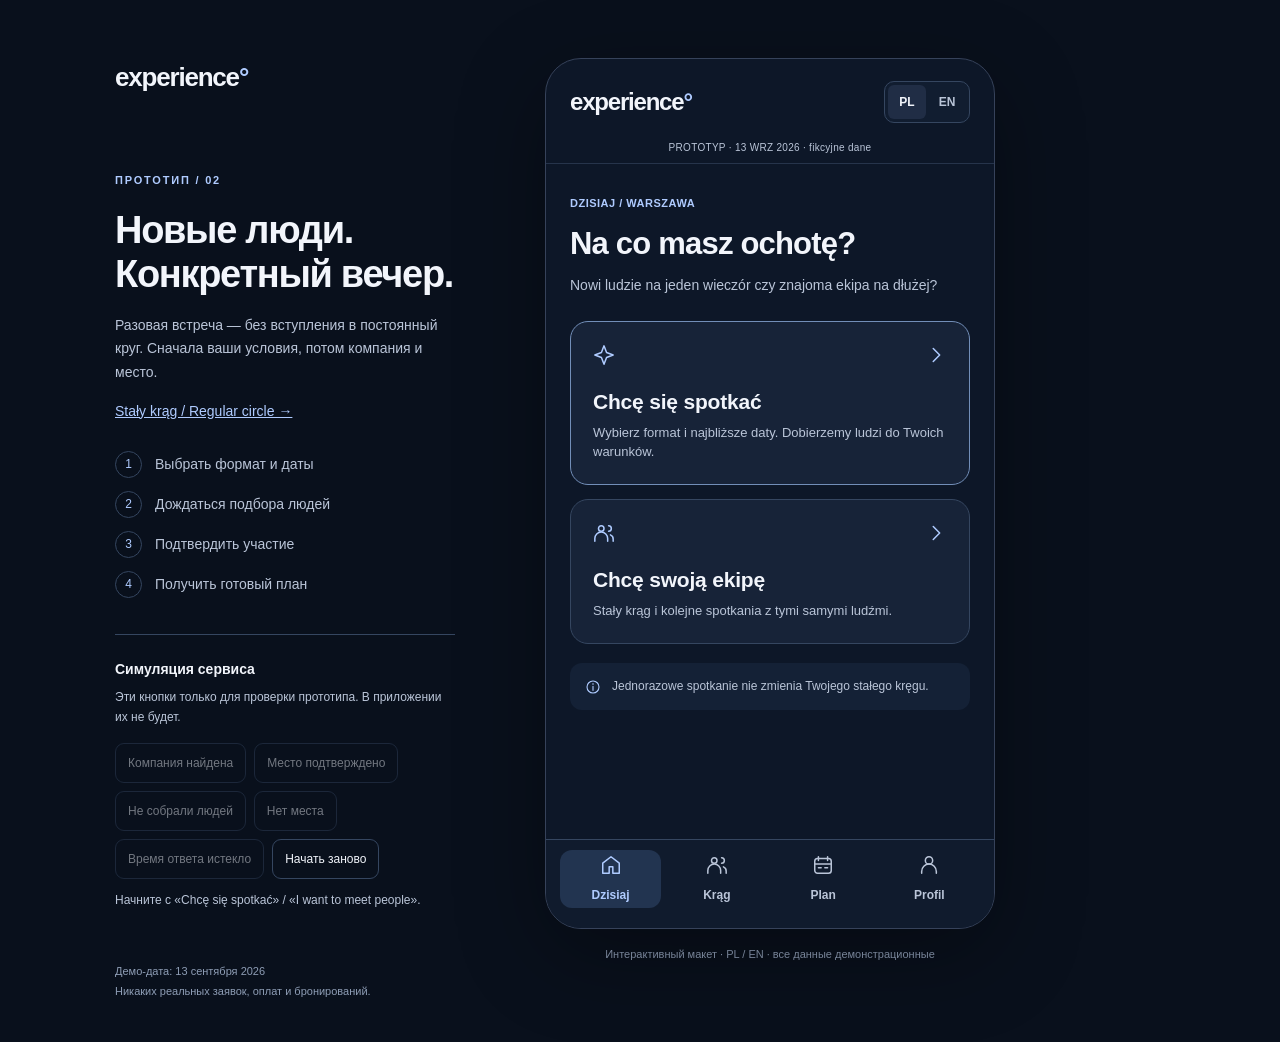
==== one-off/index.html @ a9e8a346 "feat: publish one-off meeting prototype Add the PL/EN short-notice meeting flow as the default entry" ====
<!doctype html>
<html lang="pl"><head><meta charset="utf-8"><meta name="viewport" content="width=device-width,initial-scale=1"><meta name="theme-color" content="#0d1728"><title>Experience — one-off prototype</title><link rel="stylesheet" href="style.css"></head><body><div class="workspace"><aside class="studio" aria-label="Управление прототипом"><a class="wordmark" href="?lang=pl">experience<span>°</span></a><div class="studio-intro"><span class="eyebrow">ПРОТОТИП / 02</span><h1>Новые люди.<br>Конкретный вечер.</h1><p>Разовая встреча — без вступления в постоянный круг. Сначала ваши условия, потом компания и место.</p></div><p class="related-prototype"><a href="../living-constellation-v1/screens/">Stały krąg / Regular circle →</a></p><ol class="flow-legend"><li>Выбрать формат и даты</li><li>Дождаться подбора людей</li><li>Подтвердить участие</li><li>Получить готовый план</li></ol><section class="sim-panel"><h2>Симуляция сервиса</h2><p>Эти кнопки только для проверки прототипа. В приложении их не будет.</p><div id="sim-controls"></div><div id="sim-note" class="sim-note" aria-live="polite"></div></section><div class="studio-foot">Демо-дата: 13 сентября 2026<br>Никаких реальных заявок, оплат и бронирований.</div></aside><div class="device-wrap"><div class="device" id="device"><header class="app-header"><button class="brand-button" data-action="home" aria-label="Experience home">experience<span>°</span></button><div class="language" aria-label="Language"><button data-lang="pl" lang="pl">PL</button><button data-lang="en" lang="en">EN</button></div></header><div class="demo-strip" id="demo-strip"></div><main id="app" tabindex="-1"></main><nav id="nav" class="bottom-nav" aria-label="Main navigation"></nav></div><p class="preview-caption">Интерактивный макет · PL / EN · все данные демонстрационные</p></div></div><dialog id="dialog"><div id="dialog-content"></div></dialog><script src="app.js"></script></body></html>
---- one-off/style.css ----
:root{color-scheme:dark;--bg:#0d1728;--surface:#172338;--raised:#202d45;--line:#354660;--text:#f2f5fb;--muted:#bac5d8;--accent:#afcbff;--accent-bg:#263b5f;--warm:#d6b99b;--success:#b7d2ca;--error:#ffb4ab;font-family:-apple-system,BlinkMacSystemFont,"Segoe UI",sans-serif;font-synthesis:none}
*{box-sizing:border-box}body{margin:0;background:#09101c;color:var(--text);font-size:16px;line-height:1.5}button,input,select{font:inherit}button,a,select,input{touch-action:manipulation}button{cursor:pointer;color:inherit;transition:background .16s,border-color .16s,transform .16s}button:disabled{cursor:not-allowed;opacity:.45}a{color:var(--accent)}button:focus-visible,a:focus-visible,input:focus-visible,select:focus-visible{outline:3px solid var(--accent);outline-offset:4px}button:active:not(:disabled){transform:translateY(1px)}.workspace{max-width:1150px;margin:auto;display:grid;grid-template-columns:340px 1fr;gap:90px;padding:58px 50px 40px;align-items:start}.studio{position:sticky;top:40px}.wordmark,.brand-button{font-weight:700;font-size:26px;letter-spacing:-1.2px;text-decoration:none;color:var(--text)}.wordmark span,.brand-button span{color:var(--accent)}.studio-intro{margin-top:70px}.eyebrow{font-size:11px;font-weight:700;letter-spacing:1.8px;color:var(--accent)}.studio h1{font-size:38px;line-height:1.15;letter-spacing:-1.3px;font-weight:550;margin:18px 0}.studio p{font-size:14px;color:var(--muted);line-height:1.65}.flow-legend{list-style:none;counter-reset:steps;margin:28px 0;padding:0;display:grid;gap:13px;color:var(--muted);font-size:14px}.flow-legend li{counter-increment:steps;display:flex;align-items:center;gap:13px}.flow-legend li:before{content:counter(steps);display:grid;place-items:center;border:1px solid var(--line);border-radius:50%;width:25px;height:25px;color:var(--accent);font-size:12px}.sim-panel{border-top:1px solid var(--line);padding-top:24px;margin-top:36px}.sim-panel h2{font-size:14px;font-weight:600;margin:0}.sim-panel p{font-size:12px;margin:8px 0 16px}#sim-controls{display:flex;gap:8px;flex-wrap:wrap}#sim-controls button{border:1px solid var(--line);background:transparent;border-radius:9px;padding:9px 12px;font-size:12px;min-height:40px}#sim-controls button:hover:not(:disabled){border-color:var(--accent)}.sim-note{font-size:12px;color:var(--muted);margin-top:12px;min-height:36px}.studio-foot{margin-top:35px;font-size:11px;line-height:1.8;color:#8e9db5}.device-wrap{width:100%;max-width:450px}.device{border:1px solid #36425a;border-radius:36px;background:var(--bg);overflow:hidden;box-shadow:0 25px 90px #0005;position:relative}.app-header{height:77px;display:flex;align-items:center;justify-content:space-between;padding:16px 24px 8px}.brand-button{border:0;background:transparent;padding:4px 0;min-height:44px;font-size:24px}.language{display:flex;gap:2px;background:#111d30;border:1px solid var(--line);border-radius:10px;padding:3px}.language button{border:0;border-radius:6px;background:transparent;color:var(--muted);font-size:12px;font-weight:650;padding:8px;min-width:38px;min-height:34px}.language button.active{color:var(--text);background:var(--raised)}.demo-strip{font-size:10px;letter-spacing:.3px;color:var(--muted);text-align:center;padding:4px 12px 8px;border-bottom:1px solid #26344b}#app{padding:26px 24px 32px;min-height:675px;outline:none;animation:appear .22s ease-out}#app h1{font-size:31px;line-height:1.17;letter-spacing:-.8px;font-weight:570;margin:12px 0}#app h2{font-size:19px;line-height:1.3;font-weight:600;letter-spacing:-.2px;margin:0 0 8px}#app h3{font-size:15px;margin:0 0 5px;font-weight:650}p{margin:0 0 16px}.muted,.intro{color:var(--muted)}.intro{font-size:14px;line-height:1.6;margin-bottom:24px}.micro{font-size:12px;color:var(--muted);line-height:1.55}.tag{font-size:11px;letter-spacing:.5px;color:var(--accent);font-weight:650;text-transform:uppercase}.row{display:flex;align-items:center;gap:12px}.between{justify-content:space-between}.section{margin-top:27px}.section-title{display:flex;align-items:baseline;justify-content:space-between;gap:10px;margin-bottom:12px}.section-title h2{font-size:15px!important;margin:0!important}.section-title span{font-size:11px;color:var(--muted)}.primary,.secondary,.text-button{width:100%;border-radius:13px;padding:14px 16px;font-size:15px;font-weight:650;min-height:50px}.primary{border:1px solid var(--accent);background:var(--accent);color:#10213d}.primary:hover:not(:disabled){background:#c2d7ff}.secondary{border:1px solid var(--line);background:transparent}.secondary:hover:not(:disabled){background:var(--raised)}.text-button{background:none;border:0;color:var(--muted);font-size:13px}.actions{display:grid;gap:9px;margin-top:26px}.back{background:none;border:0;color:var(--muted);padding:0;display:flex;align-items:center;gap:7px;min-height:40px;font-size:12px;margin:-10px 0 12px}.step-dots{display:flex;gap:5px}.step-dots i{height:3px;width:22px;border-radius:3px;background:var(--line)}.step-dots i.on{background:var(--accent)}.choices{display:grid;grid-template-columns:repeat(3,1fr);gap:9px}.choice{display:flex;flex-direction:column;align-items:flex-start;gap:15px;text-align:left;border:1px solid var(--line);border-radius:15px;background:var(--surface);padding:16px 12px;min-height:112px;font-size:13px;position:relative}.choice svg{color:var(--muted)}.choice[aria-pressed=true]{border-color:var(--accent);background:var(--accent-bg);box-shadow:inset 0 0 0 1px var(--accent)}.choice[aria-pressed=true] svg{color:var(--accent)}.choice .tick{position:absolute;right:8px;top:8px;color:var(--accent)}.date-options{display:grid;grid-template-columns:1fr 1fr;gap:10px}.date-choice{text-align:left;padding:15px;border:1px solid var(--line);border-radius:13px;background:transparent;display:flex;align-items:center;gap:10px}.date-choice strong{display:block;font-size:14px}.date-choice small{color:var(--muted);font-size:12px}.check{width:19px;height:19px;flex-shrink:0;border:1px solid #6d7e98;border-radius:5px;display:grid;place-items:center}.date-choice[aria-pressed=true]{background:var(--surface);border-color:var(--accent)}.date-choice[aria-pressed=true] .check{background:var(--accent);color:var(--bg);border-color:var(--accent)}.notice{display:flex;gap:11px;border-radius:12px;padding:14px 15px;background:#142136;font-size:12px;color:var(--muted);line-height:1.6;margin-top:19px}.notice svg{flex-shrink:0;margin-top:2px;color:var(--accent)}.notice p{margin:0}.notice strong{color:var(--text);font-weight:550}.field{display:grid;gap:8px;margin-top:20px;font-size:13px;font-weight:550}.field select{width:100%;min-height:49px;background:var(--surface);color:var(--text);border:1px solid var(--line);border-radius:11px;padding:11px 13px}.segmented{display:flex;gap:8px}.segmented button{flex:1;border:1px solid var(--line);border-radius:10px;min-height:44px;background:transparent;font-size:13px}.segmented button[aria-pressed=true]{border-color:var(--accent);color:var(--accent);background:var(--accent-bg)}.summary{padding:4px 0}.summary-line{display:flex;gap:12px;align-items:flex-start;border-bottom:1px solid #28374d;padding:16px 0}.summary-line:last-child{border-bottom:0}.summary-line svg{color:var(--accent);margin-top:2px;flex-shrink:0}.summary-line small{display:block;color:var(--muted);font-size:12px;margin-bottom:4px}.summary-line strong{font-size:14px;font-weight:550}.deadline{border-left:2px solid var(--accent);padding:4px 0 4px 14px;margin:22px 0}.deadline small{display:block;color:var(--muted);font-size:12px}.deadline strong{font-size:17px;font-weight:550;display:block;margin-top:3px}.orbital{height:180px;position:relative;margin:16px 0 20px;display:grid;place-items:center;overflow:hidden}.orbit{width:260px;height:125px;border:1px solid #3d506d;border-radius:50%;position:absolute;transform:rotate(-17deg)}.orbit.two{transform:rotate(57deg);width:185px;height:160px;border-color:#2e405a}.core{width:66px;height:66px;border-radius:50%;background:var(--accent-bg);border:1px solid #6a87b2;display:grid;place-items:center;color:var(--accent);box-shadow:0 0 0 11px #afcbff06}.orb-dot{position:absolute;width:11px;height:11px;border-radius:50%;background:var(--accent)}.orb-dot.one{top:39px;left:23%}.orb-dot.two{right:22%;bottom:31px;background:var(--warm)}.orb-dot.three{top:43px;right:21%;background:var(--success)}.searching .core{animation:breathe 3s ease-in-out infinite}.status-icon{height:120px;display:grid;place-items:center}.status-icon .core{width:70px;height:70px}.status-icon.empty .core{color:var(--warm);background:#2d2a2c;border-color:#8a786d}.progress-list{list-style:none;padding:0;margin:24px 0}.progress-list li{display:flex;align-items:flex-start;gap:12px;padding-bottom:23px;position:relative}.progress-list li:not(:last-child):after{content:"";position:absolute;left:11px;top:25px;bottom:3px;width:1px;background:var(--line)}.progress-list li:last-child{padding-bottom:0}.progress-list .node{border:1px solid var(--line);border-radius:50%;height:24px;width:24px;display:grid;place-items:center;flex-shrink:0;color:var(--muted);font-size:11px}.progress-list .done .node,.progress-list .current .node{background:var(--accent-bg);border-color:var(--accent);color:var(--accent)}.progress-list strong{font-size:14px;font-weight:550;display:block}.progress-list small{font-size:12px;color:var(--muted);display:block;margin-top:3px}.chip-row{display:flex;flex-wrap:wrap;gap:7px}.chip{font-size:11px;color:var(--muted);padding:6px 10px;border:1px solid var(--line);border-radius:20px}.group-count{display:flex;align-items:center;justify-content:space-between;gap:15px;padding:18px;background:var(--surface);border-radius:15px;margin:20px 0}.group-count strong{font-size:25px;font-weight:550;letter-spacing:-.8px}.group-count small{font-size:12px;color:var(--muted);display:block;max-width:170px}.group-count svg{color:var(--accent)}.venue{border-radius:19px;border:1px solid var(--line);padding:21px;background:var(--surface);margin-top:22px}.venue-top{display:flex;align-items:center;gap:10px;color:var(--warm);font-size:12px;margin-bottom:18px}.venue h2{font-size:23px!important}.venue p{color:var(--muted);font-size:13px;margin-bottom:18px}.venue-details{display:grid;gap:12px;font-size:14px}.venue-details>div{display:flex;gap:10px;align-items:center}.venue-details svg{color:var(--accent);flex-shrink:0}.bottom-nav{display:grid;grid-template-columns:repeat(4,1fr);gap:5px;border-top:1px solid var(--line);padding:10px 14px 20px;background:#101b2d}.bottom-nav button{display:grid;place-items:center;gap:5px;min-height:58px;border:0;border-radius:12px;background:none;color:var(--muted);font-size:12px;font-weight:550}.bottom-nav button.active{color:var(--accent);background:#223450}.preview-caption{font-size:11px;text-align:center;color:#8e9db5;margin:17px 0}.mode-card{display:block;width:100%;text-align:left;padding:22px;border:1px solid var(--line);background:var(--surface);border-radius:18px;margin-top:14px}.mode-card.featured{border-color:#728eb8}.mode-card .mode-icon{color:var(--accent);margin-bottom:22px;display:flex;justify-content:space-between}.mode-card h2{font-size:21px!important}.mode-card p{font-size:13px;color:var(--muted);margin:8px 0 0}.plain-list{display:grid;gap:16px;margin:22px 0}.plain-list>div{display:flex;gap:12px;font-size:14px}.plain-list svg{flex-shrink:0;color:var(--accent)}dialog{background:var(--surface);color:var(--text);border:1px solid var(--line);border-radius:22px;padding:25px;max-width:370px;width:calc(100% - 32px)}dialog::backdrop{background:#030915c9;backdrop-filter:blur(4px)}dialog h2{font-size:22px;line-height:1.3;margin:0 0 13px}dialog p{font-size:14px;color:var(--muted)}dialog .actions{margin-top:23px}.error-text{color:var(--error);font-size:12px;margin-top:9px}.result-date{color:var(--accent);font-size:14px}svg{width:22px;height:22px;vertical-align:middle}.small-icon{width:16px;height:16px}@keyframes appear{from{opacity:0;transform:translateY(5px)}to{opacity:1;transform:translateY(0)}}@keyframes breathe{50%{box-shadow:0 0 0 17px #afcbff08}}@media(prefers-reduced-motion:reduce){*,*:before,*:after{animation:none!important;transition:none!important}}@media(max-width:900px){.workspace{gap:35px;padding:30px 24px;grid-template-columns:270px 1fr}.studio h1{font-size:31px}.studio-intro{margin-top:40px}}@media(max-width:700px){.workspace{display:flex;flex-direction:column;padding:0;gap:0;max-width:470px}.device-wrap{max-width:none;order:0}.studio{order:1;position:static;width:100%;padding:24px}.studio>.wordmark,.studio-intro,.flow-legend,.studio-foot{display:none}.sim-panel{margin:0;padding:0;border:0}.device{border:0;border-radius:0;box-shadow:none}.app-header{padding-top:18px;height:74px}#app{min-height:calc(100svh - 181px);padding:24px 22px 30px}.bottom-nav{padding-bottom:max(13px,env(safe-area-inset-bottom));position:sticky;bottom:0}.preview-caption{display:none}.demo-strip{font-size:10px}.sim-note{min-height:0}.studio{border-top:1px solid var(--line)}}@media(max-width:360px){#app{padding-left:17px;padding-right:17px}#app h1{font-size:28px}.choice{padding:13px 9px}.date-choice{padding:12px 9px}.date-choice strong{font-size:13px}.app-header{padding-left:17px;padding-right:17px}}
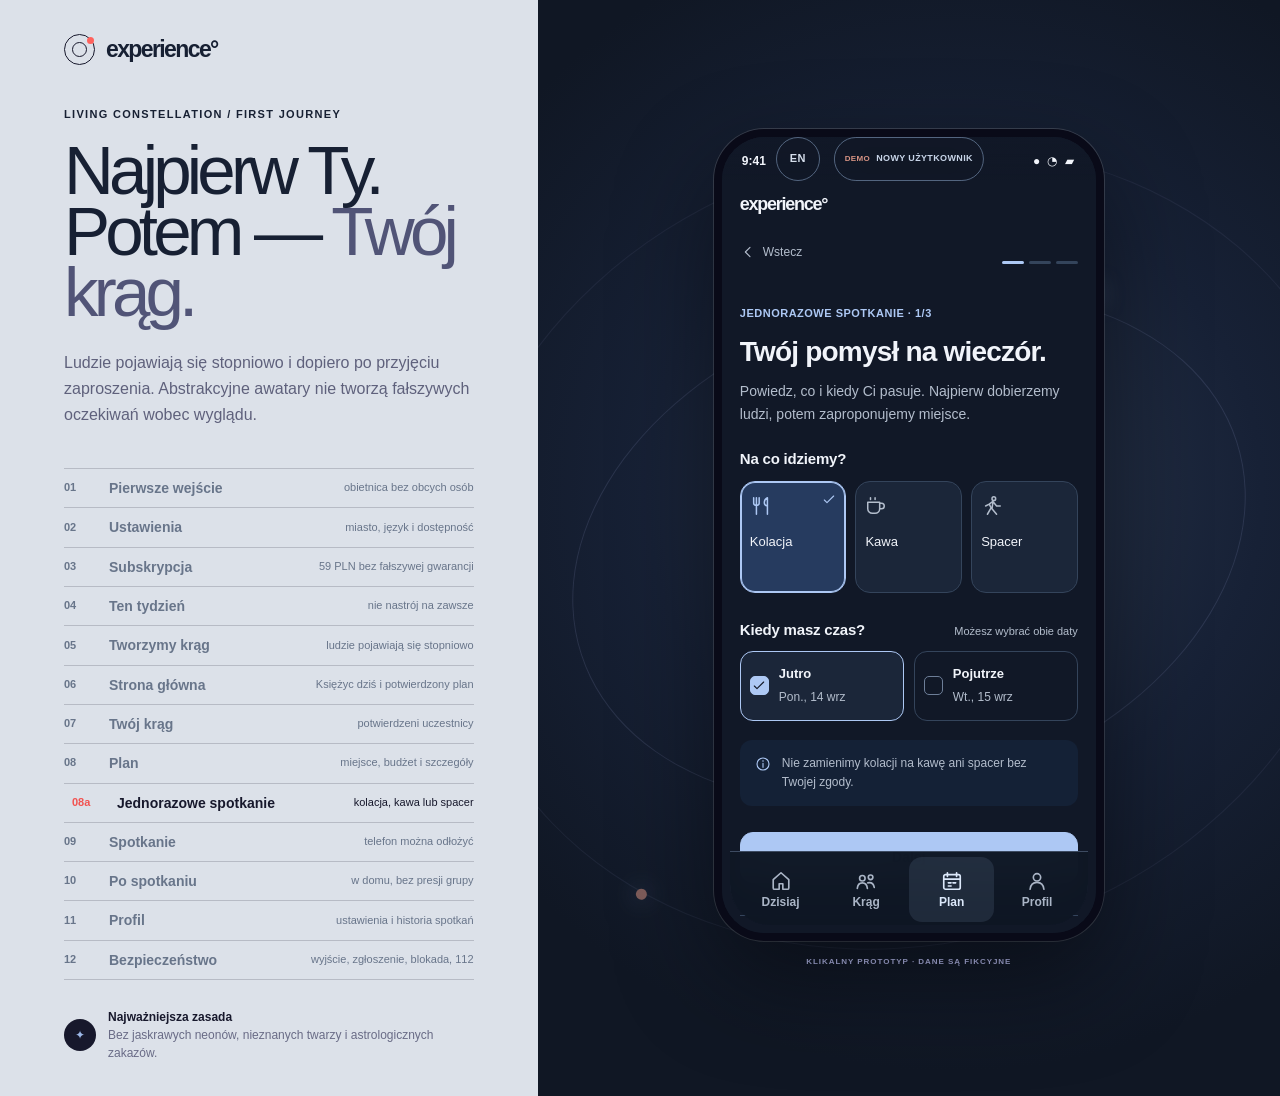
==== commit 6510ff69: "fix: integrate one-off meetings into the complete prototype Keep one app shell, language and navigat" ====
--- a/one-off/index.html
+++ b/one-off/index.html
@@ -1,2 +1,17 @@
 <!doctype html>
-<html lang="pl"><head><meta charset="utf-8"><meta name="viewport" content="width=device-width,initial-scale=1"><meta name="theme-color" content="#0d1728"><title>Experience — one-off prototype</title><link rel="stylesheet" href="style.css"></head><body><div class="workspace"><aside class="studio" aria-label="Управление прототипом"><a class="wordmark" href="?lang=pl">experience<span>°</span></a><div class="studio-intro"><span class="eyebrow">ПРОТОТИП / 02</span><h1>Новые люди.<br>Конкретный вечер.</h1><p>Разовая встреча — без вступления в постоянный круг. Сначала ваши условия, потом компания и место.</p></div><p class="related-prototype"><a href="../living-constellation-v1/screens/">Stały krąg / Regular circle →</a></p><ol class="flow-legend"><li>Выбрать формат и даты</li><li>Дождаться подбора людей</li><li>Подтвердить участие</li><li>Получить готовый план</li></ol><section class="sim-panel"><h2>Симуляция сервиса</h2><p>Эти кнопки только для проверки прототипа. В приложении их не будет.</p><div id="sim-controls"></div><div id="sim-note" class="sim-note" aria-live="polite"></div></section><div class="studio-foot">Демо-дата: 13 сентября 2026<br>Никаких реальных заявок, оплат и бронирований.</div></aside><div class="device-wrap"><div class="device" id="device"><header class="app-header"><button class="brand-button" data-action="home" aria-label="Experience home">experience<span>°</span></button><div class="language" aria-label="Language"><button data-lang="pl" lang="pl">PL</button><button data-lang="en" lang="en">EN</button></div></header><div class="demo-strip" id="demo-strip"></div><main id="app" tabindex="-1"></main><nav id="nav" class="bottom-nav" aria-label="Main navigation"></nav></div><p class="preview-caption">Интерактивный макет · PL / EN · все данные демонстрационные</p></div></div><dialog id="dialog"><div id="dialog-content"></div></dialog><script src="app.js"></script></body></html>
+<html lang="pl">
+<head>
+  <meta charset="utf-8">
+  <meta name="viewport" content="width=device-width, initial-scale=1">
+  <title>Experience — jednorazowe spotkanie</title>
+  <script>
+    // Compatibility for shared links: the scenario now lives in the complete app.
+    const target = new URL('../living-constellation-v1/screens/', location.href);
+    target.search = location.search;
+    target.searchParams.set('screen', 'oneoff');
+    target.hash = location.hash;
+    location.replace(target);
+  </script>
+</head>
+<body><noscript><a href="../living-constellation-v1/screens/?screen=oneoff">Otwórz Experience</a></noscript></body>
+</html>
